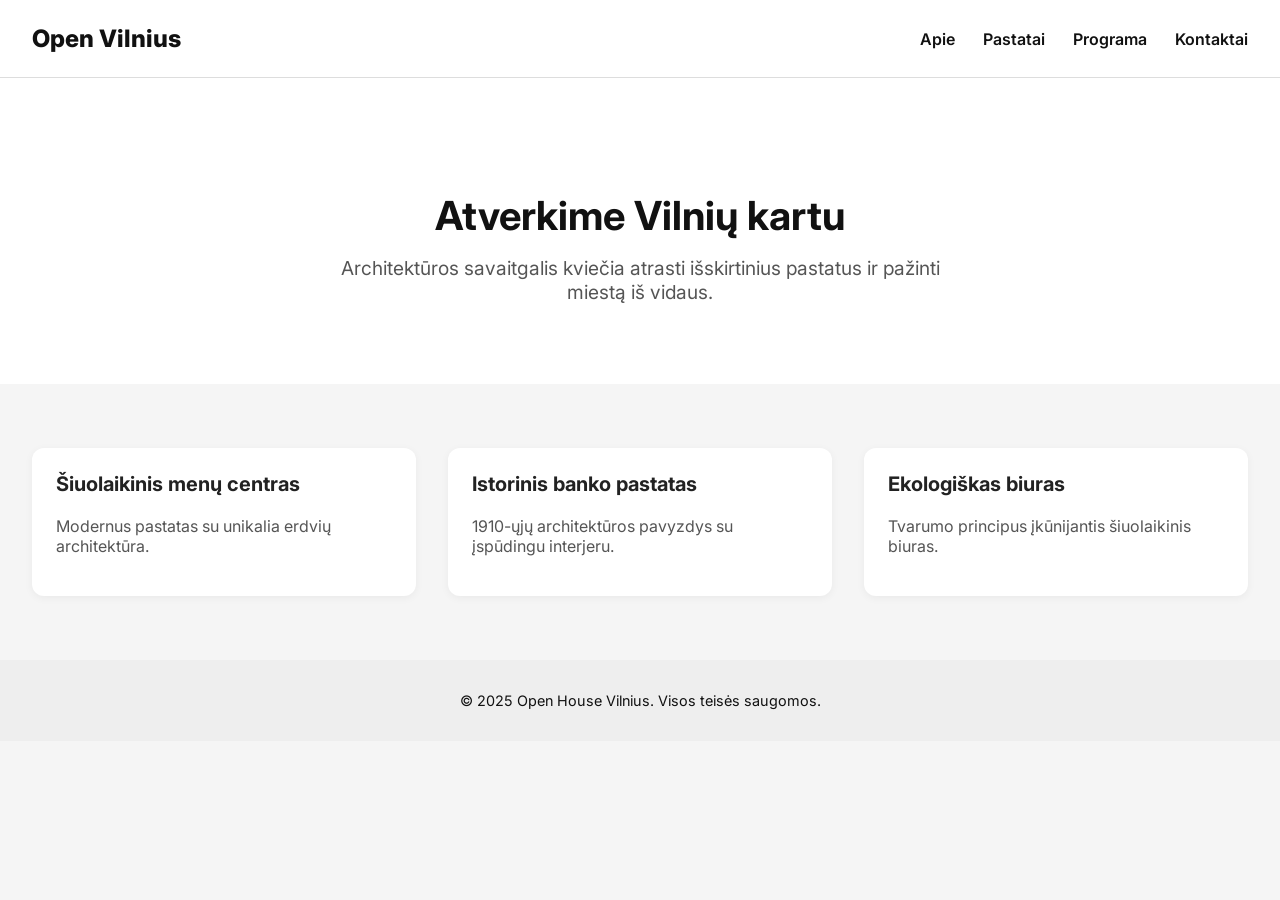
==== 4_praktinis/index.html @ 99aa9d3a "sukurtas 4 praktinio darbo failas" ====
<!DOCTYPE html>
<html lang="lt">
<head>
  <meta charset="UTF-8" />
  <meta name="viewport" content="width=device-width, initial-scale=1.0" />
  <title>Open Architektūros Dienos</title>
  <link href="https://fonts.googleapis.com/css2?family=Inter:wght@400;600;800&display=swap" rel="stylesheet">
  <style>
    body {
      margin: 0;
      font-family: 'Inter', sans-serif;
      background-color: #f5f5f5;
      color: #111;
    }
    header {
      background-color: white;
      padding: 1.5rem 2rem;
      display: flex;
      justify-content: space-between;
      align-items: center;
      border-bottom: 1px solid #ddd;
    }
    header h1 {
      margin: 0;
      font-size: 1.5rem;
      font-weight: 800;
    }
    nav a {
      margin-left: 1.5rem;
      text-decoration: none;
      color: #111;
      font-weight: 600;
    }
    .hero {
      padding: 5rem 2rem;
      background: white;
      text-align: center;
    }
    .hero h2 {
      font-size: 2.5rem;
      margin-bottom: 1rem;
    }
    .hero p {
      font-size: 1.2rem;
      color: #555;
      max-width: 600px;
      margin: 0 auto;
    }
    .grid {
      display: grid;
      grid-template-columns: repeat(auto-fit, minmax(250px, 1fr));
      gap: 2rem;
      padding: 4rem 2rem;
    }
    .card {
      background: white;
      border-radius: 12px;
      padding: 1.5rem;
      box-shadow: 0 2px 8px rgba(0,0,0,0.05);
      transition: transform 0.2s;
    }
    .card:hover {
      transform: translateY(-4px);
    }
    .card h3 {
      margin-top: 0;
      font-size: 1.25rem;
      color: #222;
    }
    .card p {
      color: #555;
    }
    footer {
      text-align: center;
      padding: 2rem;
      background: #eee;
      font-size: 0.9rem;
    }
  </style>
</head>
<body>
  <header>
    <h1>Open Vilnius</h1>
    <nav>
      <a href="#">Apie</a>
      <a href="#">Pastatai</a>
      <a href="#">Programa</a>
      <a href="#">Kontaktai</a>
    </nav>
  </header>

  <section class="hero">
    <h2>Atverkime Vilnių kartu</h2>
    <p>Architektūros savaitgalis kviečia atrasti išskirtinius pastatus ir pažinti miestą iš vidaus.</p>
  </section>

  <section class="grid">
    <div class="card">
      <h3>Šiuolaikinis menų centras</h3>
      <p>Modernus pastatas su unikalia erdvių architektūra.</p>
    </div>
    <div class="card">
      <h3>Istorinis banko pastatas</h3>
      <p>1910-ųjų architektūros pavyzdys su įspūdingu interjeru.</p>
    </div>
    <div class="card">
      <h3>Ekologiškas biuras</h3>
      <p>Tvarumo principus įkūnijantis šiuolaikinis biuras.</p>
    </div>
  </section>

  <footer>
    &copy; 2025 Open House Vilnius. Visos teisės saugomos.
  </footer>
</body>
</html>
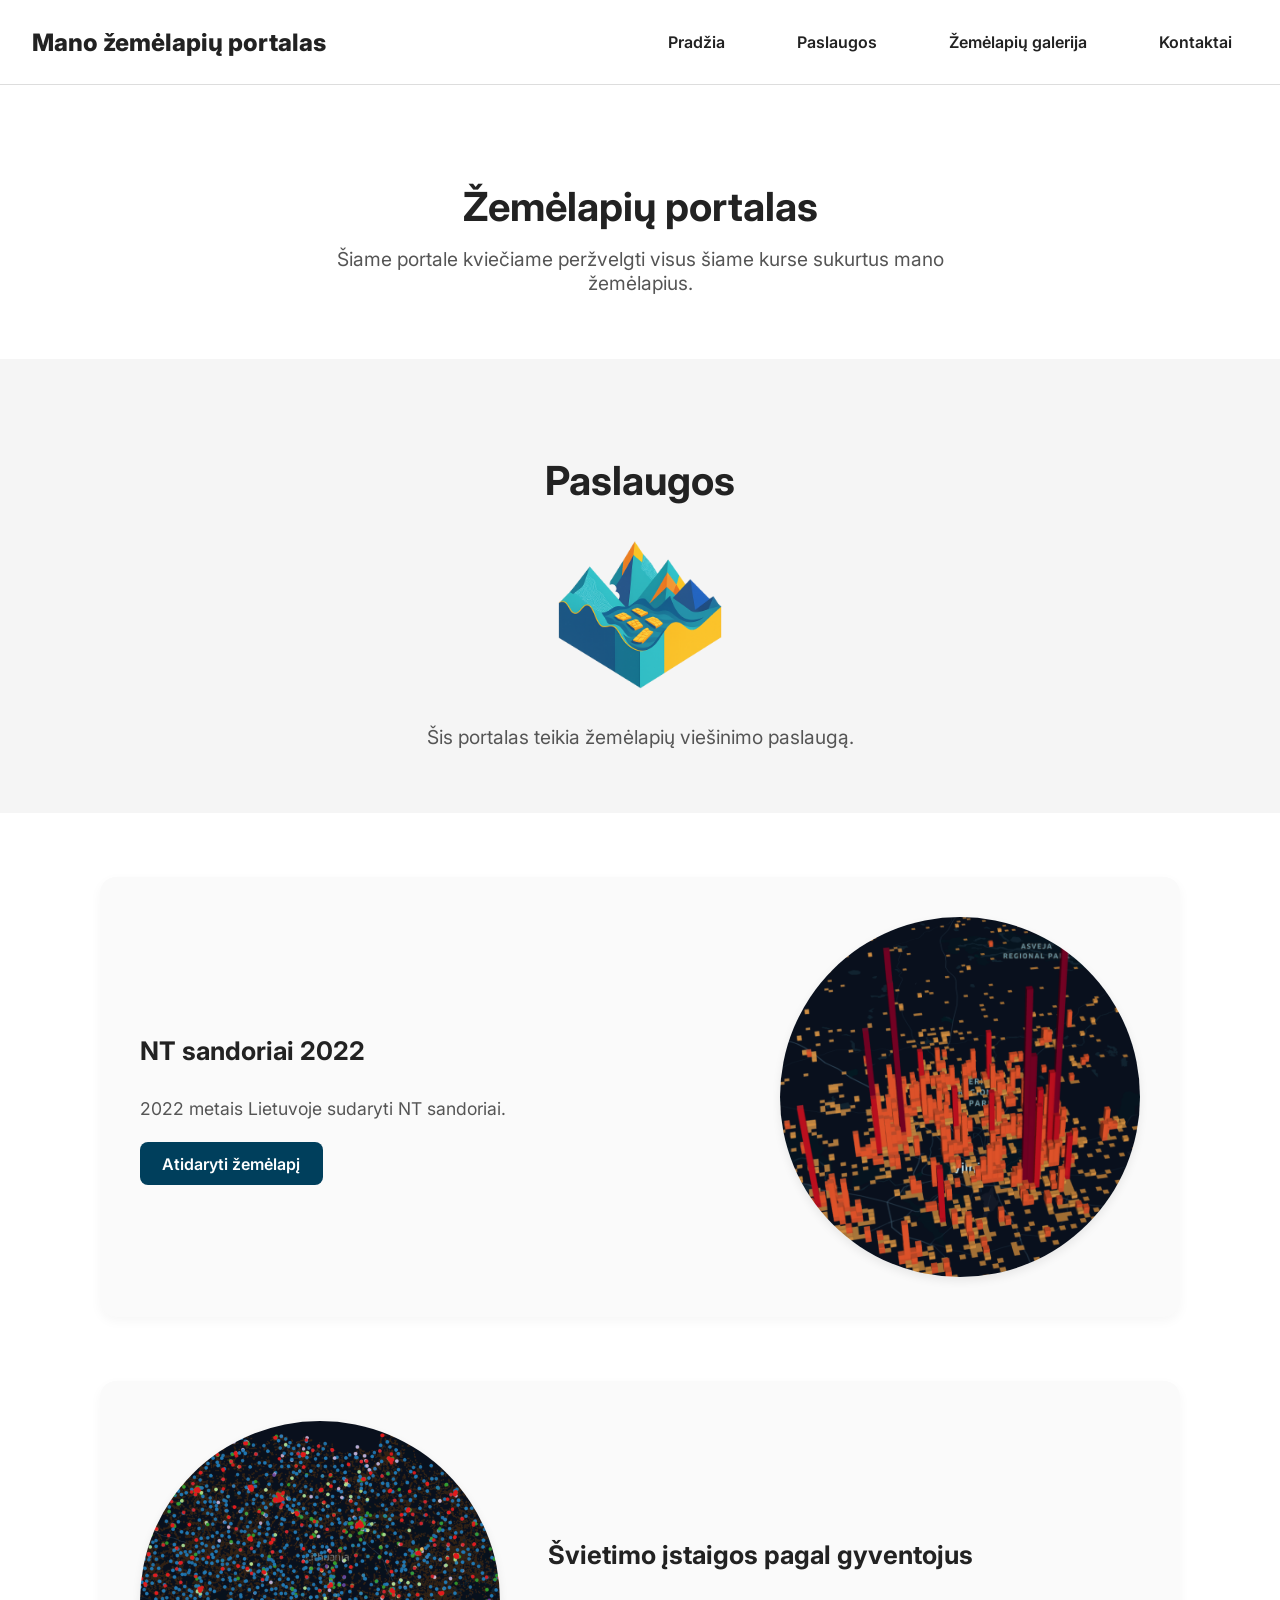
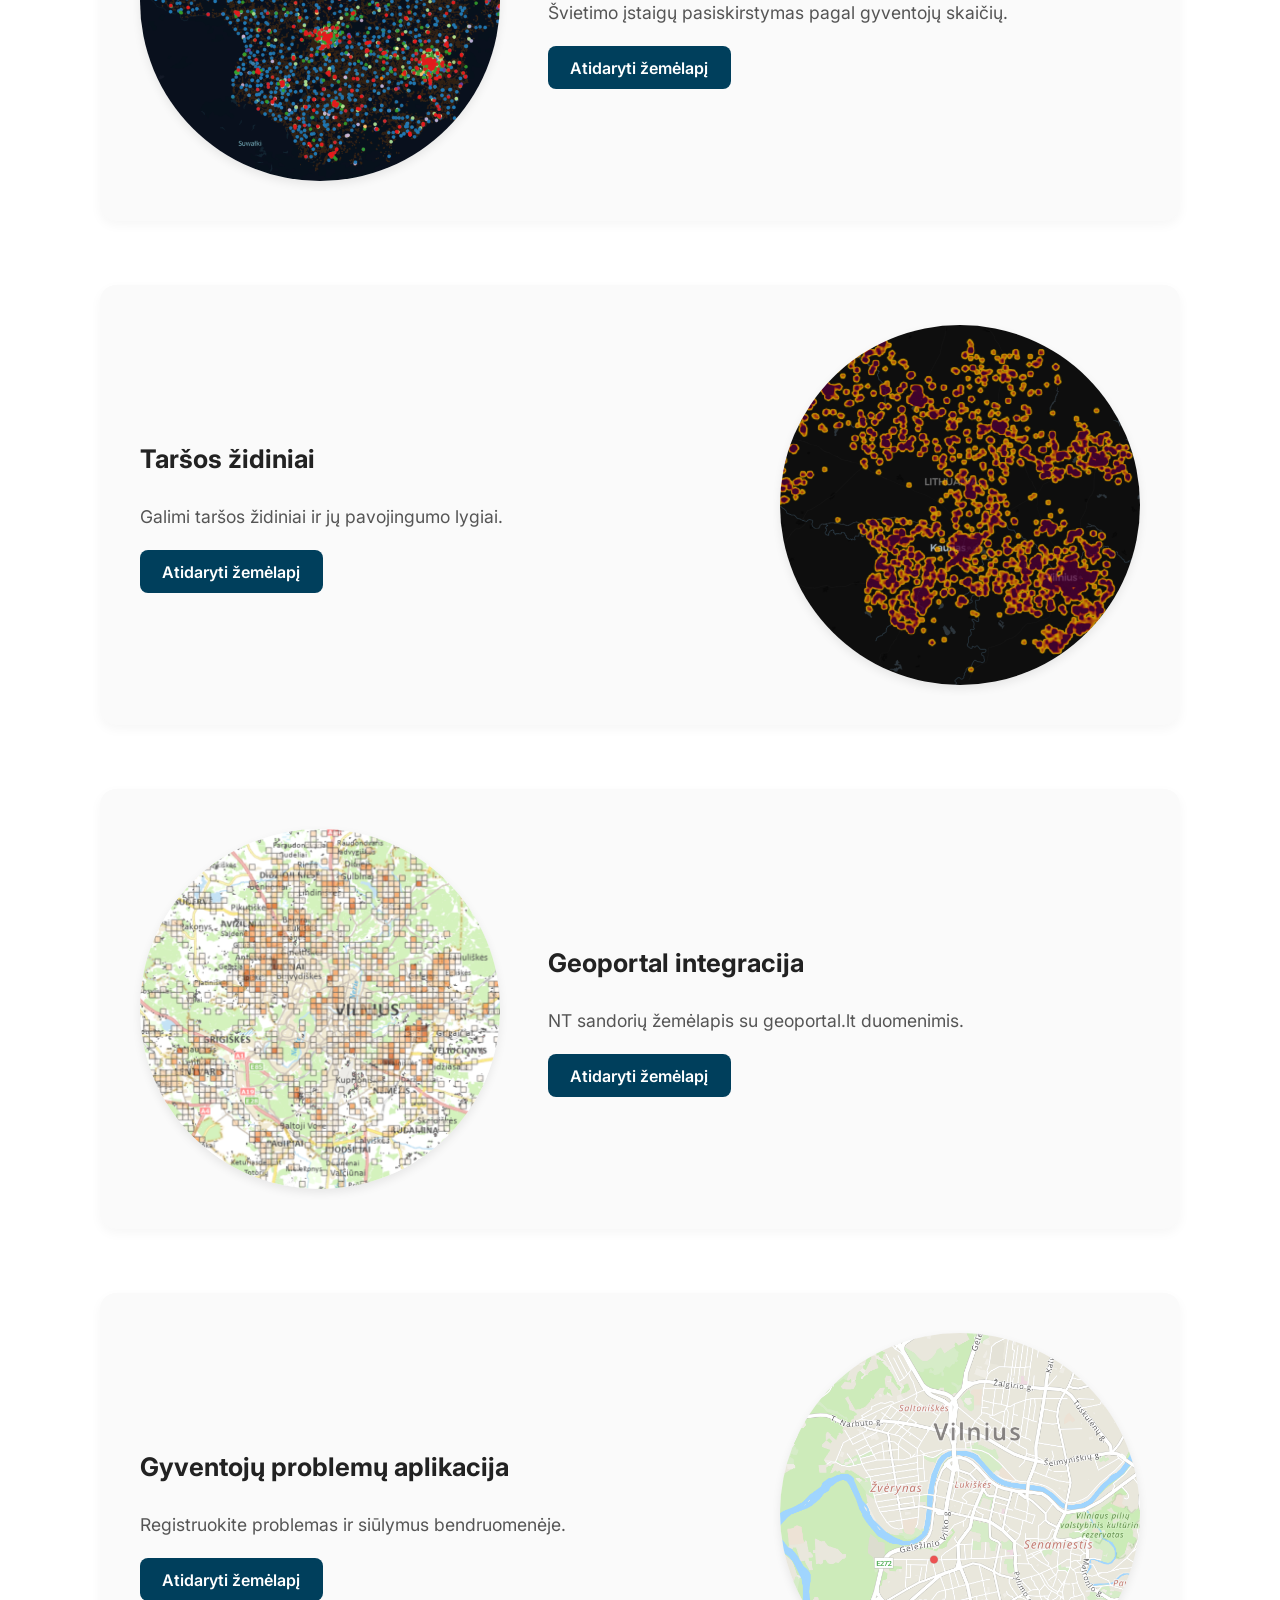
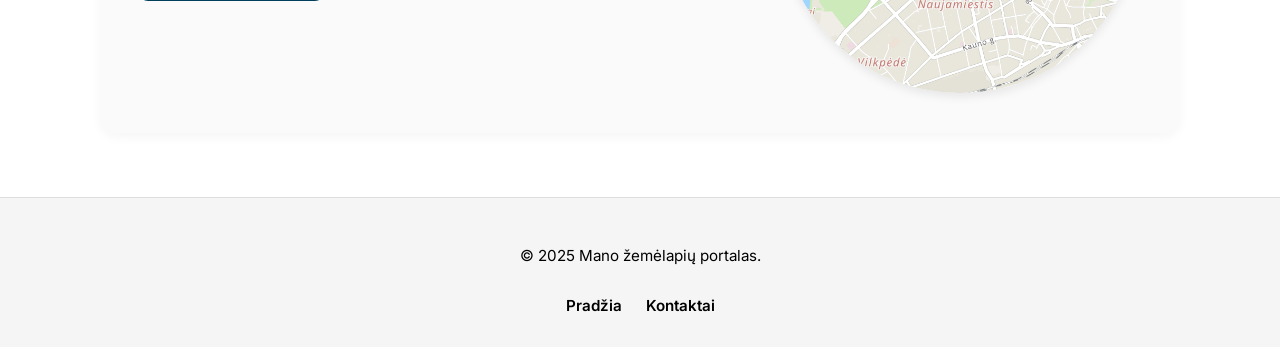
==== commit fb232b87: "papildytas 4 praktinio darbo failas" ====
--- a/4_praktinis/index.html
+++ b/4_praktinis/index.html
@@ -3,114 +3,96 @@
 <head>
   <meta charset="UTF-8" />
   <meta name="viewport" content="width=device-width, initial-scale=1.0" />
-  <title>Open Architektūros Dienos</title>
+  <title>Mano žemėlapių portalas</title>
+  <link rel="stylesheet" href="style.css" />
   <link href="https://fonts.googleapis.com/css2?family=Inter:wght@400;600;800&display=swap" rel="stylesheet">
-  <style>
-    body {
-      margin: 0;
-      font-family: 'Inter', sans-serif;
-      background-color: #f5f5f5;
-      color: #111;
-    }
-    header {
-      background-color: white;
-      padding: 1.5rem 2rem;
-      display: flex;
-      justify-content: space-between;
-      align-items: center;
-      border-bottom: 1px solid #ddd;
-    }
-    header h1 {
-      margin: 0;
-      font-size: 1.5rem;
-      font-weight: 800;
-    }
-    nav a {
-      margin-left: 1.5rem;
-      text-decoration: none;
-      color: #111;
-      font-weight: 600;
-    }
-    .hero {
-      padding: 5rem 2rem;
-      background: white;
-      text-align: center;
-    }
-    .hero h2 {
-      font-size: 2.5rem;
-      margin-bottom: 1rem;
-    }
-    .hero p {
-      font-size: 1.2rem;
-      color: #555;
-      max-width: 600px;
-      margin: 0 auto;
-    }
-    .grid {
-      display: grid;
-      grid-template-columns: repeat(auto-fit, minmax(250px, 1fr));
-      gap: 2rem;
-      padding: 4rem 2rem;
-    }
-    .card {
-      background: white;
-      border-radius: 12px;
-      padding: 1.5rem;
-      box-shadow: 0 2px 8px rgba(0,0,0,0.05);
-      transition: transform 0.2s;
-    }
-    .card:hover {
-      transform: translateY(-4px);
-    }
-    .card h3 {
-      margin-top: 0;
-      font-size: 1.25rem;
-      color: #222;
-    }
-    .card p {
-      color: #555;
-    }
-    footer {
-      text-align: center;
-      padding: 2rem;
-      background: #eee;
-      font-size: 0.9rem;
-    }
-  </style>
 </head>
 <body>
   <header>
-    <h1>Open Vilnius</h1>
+    <h1>Mano žemėlapių portalas</h1>
     <nav>
-      <a href="#">Apie</a>
-      <a href="#">Pastatai</a>
-      <a href="#">Programa</a>
-      <a href="#">Kontaktai</a>
+      <a href="index.html">Pradžia</a>
+      <a href="#services">Paslaugos</a>
+      <a href="#gallery">Žemėlapių galerija</a>
+      <a href="contact.html">Kontaktai</a>
     </nav>
   </header>
 
-  <section class="hero">
-    <h2>Atverkime Vilnių kartu</h2>
-    <p>Architektūros savaitgalis kviečia atrasti išskirtinius pastatus ir pažinti miestą iš vidaus.</p>
+  <section class="hero section-home">
+    <h2>Žemėlapių portalas</h2>
+    <p>Šiame portale kviečiame peržvelgti visus šiame kurse sukurtus mano žemėlapius.</p>
   </section>
 
-  <section class="grid">
+  <section class="hero section-services" id="services">
+    <h2>Paslaugos</h2>
+    <img src="bg_intro.png" alt="Kalnų grafika" width="200">
+    <p>Šis portalas teikia žemėlapių viešinimo paslaugą.</p>
+  </section>
+  
+  <section class="section-gallery" id="gallery">
     <div class="card">
-      <h3>Šiuolaikinis menų centras</h3>
-      <p>Modernus pastatas su unikalia erdvių architektūra.</p>
+        <div class="card-row">
+          <div class="card-text">
+            <h3>NT sandoriai 2022</h3>
+            <p>2022 metais Lietuvoje sudaryti NT sandoriai.</p>
+            <a class="card-button" href="https://jonasvilkaitis.github.io/1_praktinis/map_1.html" target="_blank">Atidaryti žemėlapį</a>
+          </div>
+          <div class="card-image-bubble" style="background-image: url('map1.PNG'); background-size: cover; background-position: center;"></div>
+        </div>
+      </div>
+      
+    <div class="card">
+      <div class="card-row reverse">
+        <div class="card-text">
+          <h3>Švietimo įstaigos pagal gyventojus</h3>
+          <p>Švietimo įstaigų pasiskirstymas pagal gyventojų skaičių.</p>
+          <a class="card-button" href="https://jonasvilkaitis.github.io/1_praktinis/map_2.html" target="_blank">Atidaryti žemėlapį</a>
+        </div>
+        <div class="card-image-bubble" style="background-image: url('Map2.PNG'); background-size: cover; background-position: center;"></div>
+      </div>
     </div>
+  
     <div class="card">
-      <h3>Istorinis banko pastatas</h3>
-      <p>1910-ųjų architektūros pavyzdys su įspūdingu interjeru.</p>
+      <div class="card-row">
+        <div class="card-text">
+          <h3>Taršos židiniai</h3>
+          <p>Galimi taršos židiniai ir jų pavojingumo lygiai.</p>
+          <a class="card-button" href="https://jonasvilkaitis.github.io/1_praktinis/map_3.html" target="_blank">Atidaryti žemėlapį</a>
+        </div>
+        <div class="card-image-bubble" style="background-image: url('Map3.PNG'); background-size: cover; background-position: center;"></div>
+      </div>
     </div>
+  
     <div class="card">
-      <h3>Ekologiškas biuras</h3>
-      <p>Tvarumo principus įkūnijantis šiuolaikinis biuras.</p>
+      <div class="card-row reverse">
+        <div class="card-text">
+          <h3>Geoportal integracija</h3>
+          <p>NT sandorių žemėlapis su geoportal.lt duomenimis.</p>
+          <a class="card-button" href="https://jonasvilkaitis.github.io/2_praktinis/index.html" target="_blank">Atidaryti žemėlapį</a>
+        </div>
+        <div class="card-image-bubble" style="background-image: url('Map4.PNG'); background-size: cover; background-position: center;"></div>
+      </div>
+    </div>
+  
+    <div class="card">
+      <div class="card-row">
+        <div class="card-text">
+          <h3>Gyventojų problemų aplikacija</h3>
+          <p>Registruokite problemas ir siūlymus bendruomenėje.</p>
+          <a class="card-button" href="https://jonasvilkaitis.github.io/3_praktinis/index.html" target="_blank">Atidaryti žemėlapį</a>
+        </div>
+        <div class="card-image-bubble" style="background-image: url('Map5.PNG'); background-size: cover; background-position: center;"></div>
+      </div>
     </div>
   </section>
 
   <footer>
-    &copy; 2025 Open House Vilnius. Visos teisės saugomos.
+    <div class="footer-container">
+      <p>© 2025 Mano žemėlapių portalas.</p>
+      <div class="footer-links">
+        <a href="index.html">Pradžia</a>
+        <a href="contact.html">Kontaktai</a>
+      </div>
+    </div>
   </footer>
-</body>
-</html>
+  
--- a/4_praktinis/style.css
+++ b/4_praktinis/style.css
@@ -0,0 +1,272 @@
+:root {
+    --primary-color: #222;
+    --accent-color: #003f5c;
+    --bg-white: #ffffff;
+    --bg-light-grey: #f5f5f5;
+    --card-bg: #fafafa;
+    --border-color: #ddd;
+  }
+  
+  body {
+    margin: 0;
+    font-family: 'Inter', sans-serif;
+    background-color: var(--bg-light-grey);
+    color: var(--primary-color);
+  }
+  
+  /* Header */
+  header {
+    background-color: var(--bg-white);
+    padding: 1.5rem 2rem;
+    display: flex;
+    justify-content: space-between;
+    align-items: center;
+    border-bottom: 1px solid var(--border-color);
+  }
+  nav {
+    display: flex;
+    flex-wrap: wrap;
+    gap: 1rem;
+    justify-content: center;
+  }
+  
+  nav a {
+    padding: 0.5rem 1rem;
+    white-space: nowrap;
+    font-weight: 600;
+    text-decoration: none;
+    color: var(--primary-color);
+  }
+  @media (max-width: 600px) {
+    nav {
+      flex-direction: column;
+      align-items: center;
+    }
+  
+    nav a {
+      width: 100%;
+      text-align: center;
+    }
+  }    
+  
+  header h1 {
+    margin: 0;
+    font-size: 1.5rem;
+    font-weight: 800;
+    color: var(--primary-color);
+  }
+  
+  nav a {
+    margin-left: 1.5rem;
+    text-decoration: none;
+    color: var(--primary-color);
+    font-weight: 600;
+  }
+  
+  nav a:hover {
+    color: var(--accent-color);
+  }
+  
+  /* Hero sections */
+  .hero {
+    padding: 4rem 2rem;
+    text-align: center;
+  }
+  
+  .hero h2 {
+    font-size: 2.5rem;
+    margin-bottom: 1rem;
+  }
+  
+  .hero p {
+    font-size: 1.2rem;
+    color: #555;
+    max-width: 700px;
+    margin: 0 auto;
+  }
+  
+  /* Sections */
+  .section-home {
+    background-color: var(--bg-white);
+  }
+  
+  .section-services {
+    background-color: var(--bg-light-grey);
+  }
+  
+  .section-gallery {
+    background-color: var(--bg-white);
+    padding: 4rem 2rem;
+    display: flex;
+    flex-direction: column;
+    gap: 4rem;
+    align-items: center;
+  }
+  
+  /* Card layout */
+  .card {
+    background: var(--card-bg);
+    border-radius: 16px;
+    padding: 2.5rem;
+    box-shadow: 0 4px 12px rgba(0, 0, 0, 0.04);
+    max-width: 1000px;
+    width: 100%;
+    transition: transform 0.2s ease;
+  }
+  
+  .card:hover {
+    transform: translateY(-2px);
+  }
+  
+  .card-row {
+    display: flex;
+    align-items: center;
+    justify-content: space-between;
+    gap: 3rem;
+    flex-wrap: wrap;
+  }
+  
+  .card-row.reverse {
+    flex-direction: row-reverse;
+  }
+  
+  /* Text styling */
+  .card-text {
+    flex: 1 1 50%;
+    display: flex;
+    flex-direction: column;
+    justify-content: center;
+  }
+  
+  .card-text h3 {
+    font-size: 1.6rem;
+    margin-bottom: 0.75rem;
+  }
+  
+  .card-text p {
+    font-size: 1.1rem;
+    color: #555;
+    margin-bottom: 1.25rem;
+    line-height: 1.5;
+  }
+  
+  /* Iframe bubble container */
+  .card-image-bubble {
+    flex: 1 1 40%;
+    aspect-ratio: 1 / 1;
+    border-radius: 50%;
+    overflow: hidden;
+    position: relative;
+    min-width: 260px;
+    max-width: 360px;
+    box-shadow: 0 4px 10px rgba(0, 0, 0, 0.08);
+  }
+  
+  .card-image-bubble iframe {
+    position: absolute;
+    top: 0;
+    left: 0;
+    width: 100%;
+    height: 100%;
+    border: none;
+  }
+  
+  /* Button styling */
+  .card-button {
+    display: inline-block;
+    padding: 0.7rem 1.4rem;
+    background-color: var(--accent-color);
+    color: white;
+    text-decoration: none;
+    border-radius: 8px;
+    font-weight: 600;
+    font-size: 1rem;
+    align-self: flex-start;
+  }
+  
+  .card-button:hover {
+    background-color: #005f99;
+  }
+  
+  /* Responsive adjustments */
+  @media (max-width: 768px) {
+    .card-row,
+    .card-row.reverse {
+      flex-direction: column !important;
+      align-items: center;
+      text-align: center;
+    }
+  
+    .card-text {
+      align-items: center;
+    }
+  
+    .card-text h3 {
+      font-size: 1.4rem;
+    }
+  
+    .card-image-bubble {
+      width: 250px;
+      height: 250px;
+      border-radius: 50%;
+      aspect-ratio: 1 / 1;
+      margin-top: 1.5rem;
+    }
+  
+    .card-button {
+      width: 100%;
+      text-align: center;
+      margin-top: 1rem;
+    }
+  }
+  
+/* Footer */
+footer {
+    text-align: center;
+    padding: 2rem;
+    background: var(--bg-light-grey); /* toks pat kaip paslaugų skiltis */
+    border-top: 1px solid var(--border-color);
+    font-size: 0.95rem;
+    color: #000000; /* juodas tekstas */
+  }
+  
+  .footer-container {
+    display: flex;
+    flex-direction: column;
+    align-items: center;
+    gap: 1rem;
+  }
+  
+  .footer-links {
+    display: flex;
+    gap: 1.5rem;
+  }
+  
+  .footer-links a {
+    color: #000000;
+    text-decoration: none;
+    font-weight: 600;
+  }
+  
+  .footer-links a:hover {
+    text-decoration: underline;
+  }
+  
+  /* Apie autorių sekcija */
+.author-section {
+  display: flex;
+  flex-direction: column;
+  align-items: center;
+  gap: 1rem;
+}
+
+.author-photo {
+  width: 200px;
+  height: 200px;
+  object-fit: cover;
+  border-radius: 50%;
+  box-shadow: 0 4px 10px rgba(0, 0, 0, 0.1);
+}
+
+  
+  
